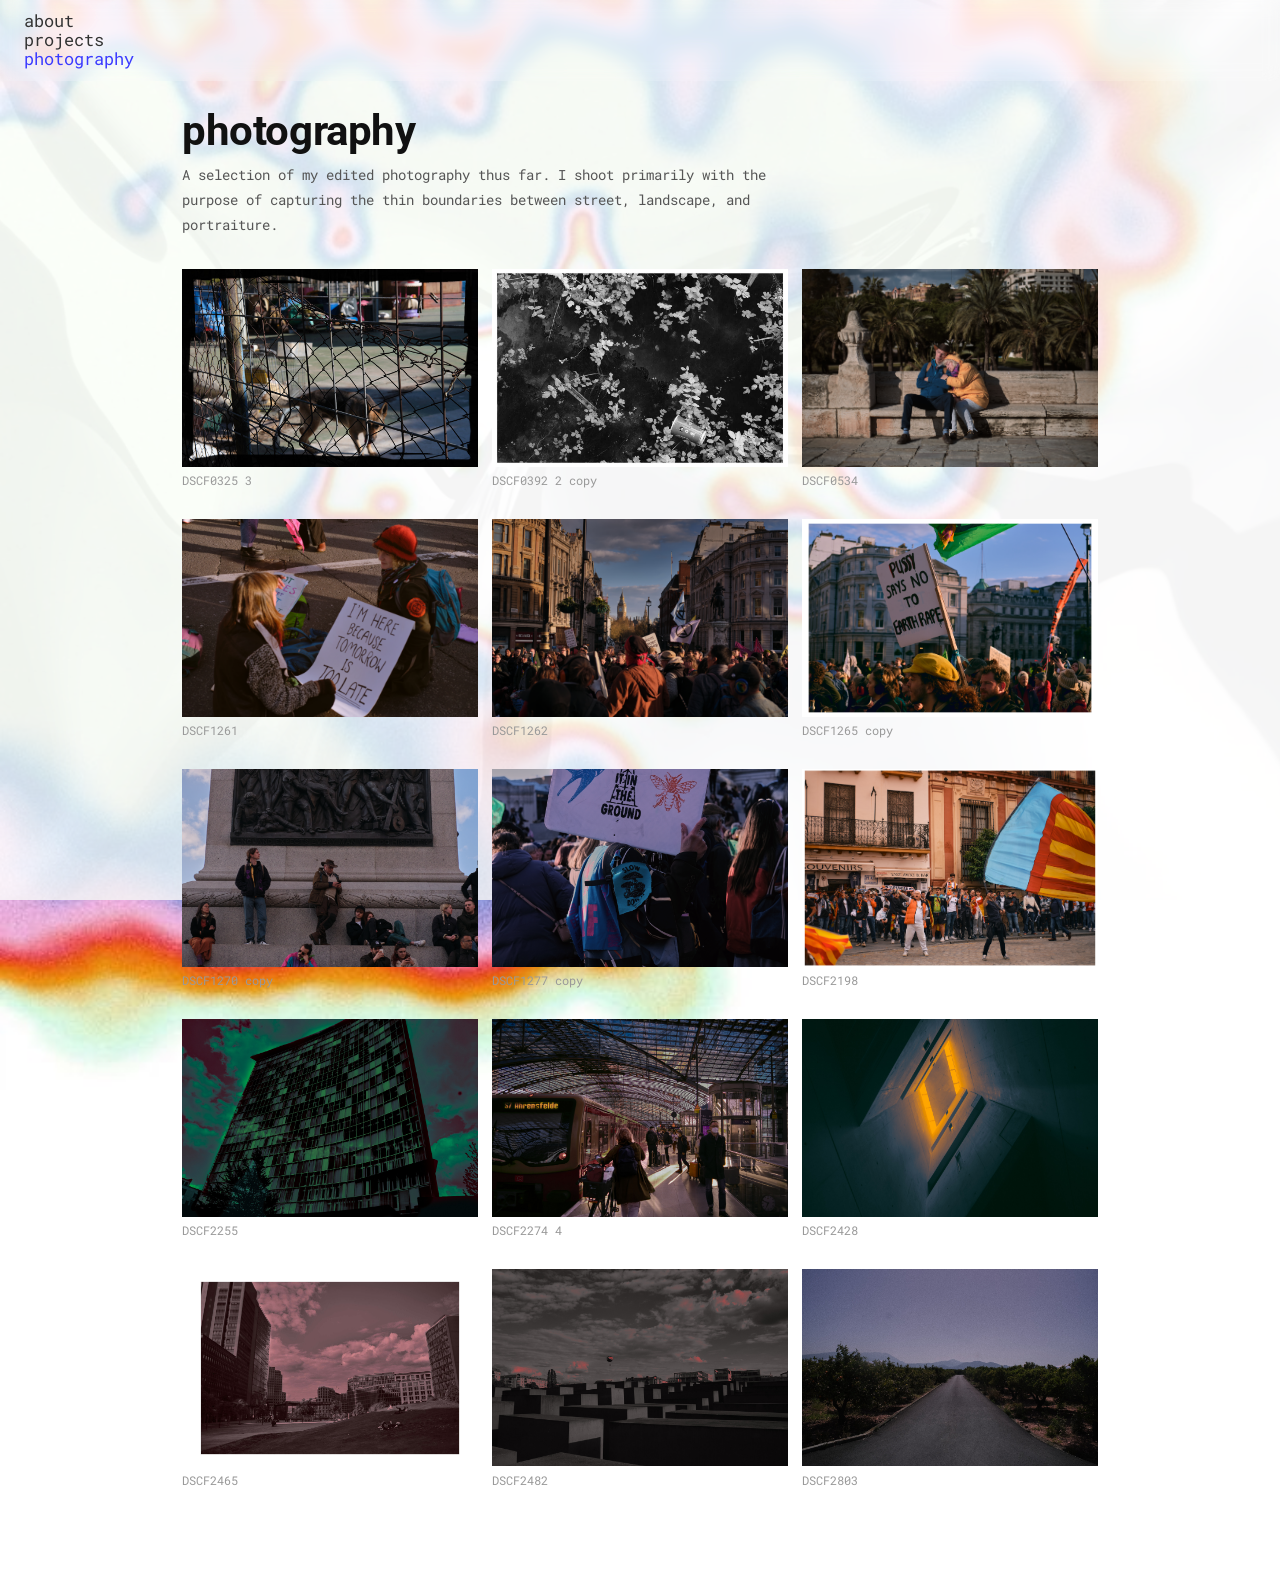
==== photography.html @ 310c0659 "Initial commit — portfolio site" ====
<!DOCTYPE html>
<html lang="en">
<head>
  <meta charset="UTF-8" />
  <meta name="viewport" content="width=device-width, initial-scale=1, shrink-to-fit=no" />
  <meta name="description" content="Your Name — photography." />
  <title>Photography — Your Name</title>

  <!-- Google Fonts: Roboto + Roboto Mono -->
  <link rel="preconnect" href="https://fonts.gstatic.com" crossorigin />
  <link href="https://fonts.googleapis.com/css2?family=Roboto:wght@300;400;500;700&family=Roboto+Mono:wght@400;600&display=swap" rel="stylesheet" />

  <!-- Bootstrap 4.6.1 -->
  <link rel="stylesheet" href="https://cdn.jsdelivr.net/npm/bootstrap@4.6.1/dist/css/bootstrap.min.css"
        integrity="sha384-zCbKRCUGaJDkqS1kPbPd7TveP5iyJE0EjAuZQTgFLD2ylzuqKfdKlfG/esnKoAd"
        crossorigin="anonymous" />

  <!-- FontAwesome 5.15.4 -->
  <link rel="stylesheet" href="https://cdnjs.cloudflare.com/ajax/libs/font-awesome/5.15.4/css/all.min.css"
        integrity="sha512-1ycn6IcaQQ40/MKBW37gZOnNJT4xEVqHUMBIFNbIbWMjnYgjNIoKe2QPYAFvJIUOl8nCWoJNGhtbdIKqO7ew=="
        crossorigin="anonymous" referrerpolicy="no-referrer" />

  <!-- Site CSS -->
  <link rel="stylesheet" href="assets/css/main.css" />
</head>
<body>

  <!-- ===================== Site Nav ===================== -->
  <nav class="site-nav" role="navigation">
    <a href="index.html">about</a>
    <a href="projects.html">projects</a>
    <a href="photography.html" class="active">photography</a>
  </nav>

  <!-- ===================== Main content ===================== -->
  <main class="page-content-wide">

    <h1 class="profile-name" style="margin-bottom:0.5rem;"><strong>photography</strong></h1>

    <p class="photo-intro">
      A selection of my edited photography thus far. I shoot primarily with the purpose of capturing 
      the thin boundaries between street, landscape, and portraiture.  
    </p>

    <div class="photo-grid">
      <div class="photo-card">
        <img src="phtography/DSCF0325%203.jpg" alt="DSCF0325 3" />
        <p class="photo-caption">DSCF0325 3</p>
      </div>
      <div class="photo-card">
        <img src="phtography/DSCF0392 2 copy 2.jpg" alt="DSCF0392 2 copy" />
        <p class="photo-caption">DSCF0392 2 copy</p>
      </div>
      <div class="photo-card">
        <img src="phtography/DSCF0534.jpg" alt="DSCF0534" />
        <p class="photo-caption">DSCF0534</p>
      </div>
      <div class="photo-card">
        <img src="phtography/DSCF1261.jpg" alt="DSCF1261" />
        <p class="photo-caption">DSCF1261</p>
      </div>
      <div class="photo-card">
        <img src="phtography/DSCF1262.jpg" alt="DSCF1262" />
        <p class="photo-caption">DSCF1262</p>
      </div>
      <div class="photo-card">
        <img src="phtography/DSCF1265%20copy.jpg" alt="DSCF1265 copy" />
        <p class="photo-caption">DSCF1265 copy</p>
      </div>
      <div class="photo-card">
        <img src="phtography/DSCF1270%20copy.jpg" alt="DSCF1270 copy" />
        <p class="photo-caption">DSCF1270 copy</p>
      </div>
      <div class="photo-card">
        <img src="phtography/DSCF1277%20copy.jpg" alt="DSCF1277 copy" />
        <p class="photo-caption">DSCF1277 copy</p>
      </div>
      <div class="photo-card">
        <img src="phtography/DSCF2198.jpg" alt="DSCF2198" />
        <p class="photo-caption">DSCF2198</p>
      </div>
      <div class="photo-card">
        <img src="phtography/DSCF2255.jpg" alt="DSCF2255" />
        <p class="photo-caption">DSCF2255</p>
      </div>
      <div class="photo-card">
        <img src="phtography/DSCF2274%204.jpg" alt="DSCF2274 4" />
        <p class="photo-caption">DSCF2274 4</p>
      </div>
      <div class="photo-card">
        <img src="phtography/DSCF2428.jpg" alt="DSCF2428" />
        <p class="photo-caption">DSCF2428</p>
      </div>
      <div class="photo-card">
        <img src="phtography/DSCF2465.jpg" alt="DSCF2465" />
        <p class="photo-caption">DSCF2465</p>
      </div>
      <div class="photo-card">
        <img src="phtography/DSCF2482.jpg" alt="DSCF2482" />
        <p class="photo-caption">DSCF2482</p>
      </div>
      <div class="photo-card">
        <img src="phtography/DSCF2803.jpg" alt="DSCF2803" />
        <p class="photo-caption">DSCF2803</p>
      </div>

    </div>

  </main>

  <!-- Bootstrap JS -->
  <script src="https://code.jquery.com/jquery-3.5.1.slim.min.js"
          integrity="sha384-DfXdz2htPH0lsSSs5nCTpuj/zy4C+OGpamoFVy38MVBnE+IbbVYUew+OrCXaRkfj"
          crossorigin="anonymous"></script>
  <script src="https://cdn.jsdelivr.net/npm/bootstrap@4.6.1/dist/js/bootstrap.bundle.min.js"
          integrity="sha384-fQybjgWLrvvRgtW6bflIXXAB1Xal084WA1ikPseaZeHvZ8+hnzCJZ6sbzh+h5bJ"
          crossorigin="anonymous"></script>

  <!-- Site JS -->
  <script src="assets/js/common.js"></script>

  <!-- Lightbox -->
  <div class="lightbox-overlay" id="lightbox">
    <img src="" alt="Full size photo" id="lightbox-img" />
  </div>
  <span class="lightbox-close" id="lightbox-close">&times;</span>

  <script>
  (function() {
    var overlay = document.getElementById('lightbox');
    var lbImg = document.getElementById('lightbox-img');
    var closeBtn = document.getElementById('lightbox-close');

    // Click any photo to open lightbox
    document.querySelectorAll('.photo-card img').forEach(function(img) {
      img.addEventListener('click', function() {
        lbImg.src = img.src;
        lbImg.alt = img.alt;
        overlay.classList.add('active');
        closeBtn.classList.add('active');
      });
    });

    // Close on overlay click
    overlay.addEventListener('click', function() {
      overlay.classList.remove('active');
      closeBtn.classList.remove('active');
    });

    // Close on X click
    closeBtn.addEventListener('click', function() {
      overlay.classList.remove('active');
      closeBtn.classList.remove('active');
    });

    // Close on Escape key
    document.addEventListener('keydown', function(e) {
      if (e.key === 'Escape') {
        overlay.classList.remove('active');
        closeBtn.classList.remove('active');
      }
    });
  })();
  </script>
</body>
</html>
---- assets/css/main.css ----
/* =========================================================
   main.css — Portfolio site styles
   Aesthetic: monospace body, minimal whitespace, Tyler Farghly style
   ========================================================= */

/* ---------- Reset / Base ---------- */
*, *::before, *::after {
  box-sizing: border-box;
  margin: 0;
  padding: 0;
}

html {
  scroll-behavior: smooth;
}

body {
  font-family: 'Roboto Mono', 'Courier New', monospace;
  font-size: 15px;
  font-weight: 400;
  line-height: 1.75;
  color: #111;
  background-color: #fff;
  padding-top: 52px;

  /* ── Background image ── */
  background-image: url('../../images/backround_portfolio.png');
  background-size: cover;
  background-position: center center;
  background-repeat: no-repeat;
  background-attachment: fixed;
  min-height: 100vh;
}

/* Semi-transparent overlay so text stays readable over the background */
body::before {
  content: '';
  position: fixed;
  inset: 0;
  background: rgba(255, 255, 255, 0.85);
  z-index: 0;
  pointer-events: none;
}

/* Faint overlay of background 2 */
body::after {
  content: '';
  position: fixed;
  inset: 0;
  background-image: url('../../images/backround2.svg');
  background-size: cover;
  background-position: center center;
  background-repeat: no-repeat;
  opacity: 0.04;
  z-index: 0;
  pointer-events: none;
}

/* Ensure all direct children sit above the overlays */
body > * {
  position: relative;
  z-index: 1;
}

a {
  color: #3a3aff;
  text-decoration: none;
}

a:hover {
  text-decoration: underline;
}

/* ---------- Navbar ---------- */
.site-nav {
  position: fixed;
  top: 0;
  left: 0;
  right: 0;
  z-index: 1030;
  display: flex;
  flex-direction: column;
  align-items: flex-start;
  justify-content: flex-start;
  gap: 0.15rem;
  padding: 0.8rem 1.5rem;
  background: rgba(255, 255, 255, 0.15);
  backdrop-filter: blur(8px) saturate(1.2);
  -webkit-backdrop-filter: blur(8px) saturate(1.2);
  border-bottom: none;
  width: auto;
  border-radius: 0 0 0.5rem 0;
}

.site-nav a {
  font-family: 'Roboto Mono', monospace;
  font-size: 1.05rem;
  font-weight: 400;
  color: #333;
  text-decoration: none;
  line-height: 1;
}

.site-nav a:hover {
  color: #3a3aff;
  text-decoration: none;
}

.site-nav a.active {
  color: #3a3aff;
}

/* ---------- Page wrapper ---------- */
.page-content {
  max-width: 1060px;
  margin: 0 auto;
  padding: 3.5rem 2rem 5rem;
}

/* ---------- Profile block ---------- */
.profile-header {
  display: flex;
  flex-direction: row;
  align-items: flex-start;
  gap: 2.5rem;
  margin-bottom: 2.5rem;
}

.profile-photo-wrapper {
  flex: 0 0 50%;
}

.profile-text {
  flex: 1;
  min-width: 0;
}





.profile-photo-img {
  width: 100%;
  height: auto;
  display: block;
}

/* Placeholder shown when no real photo is present */
.profile-photo-placeholder {
  width: 270px;
  height: 330px;
  background-color: #e0e0e0;
  display: flex;
  align-items: center;
  justify-content: center;
  color: #aaa;
  font-size: 0.75rem;
  letter-spacing: 0.06em;
  text-transform: uppercase;
}

/* ---------- Name & tagline ---------- */
.profile-name-block {
  display: inline-flex;
  flex-direction: column;
  align-items: flex-start;
}

.profile-name-img {
  height: 2.4rem;
  width: auto;
  display: block;
}

.profile-name {
  font-family: 'Roboto', 'Helvetica Neue', sans-serif;
  font-size: 2.6rem;
  font-weight: 300;
  letter-spacing: -0.01em;
  line-height: 1.1;
  margin-bottom: 0.4rem;
  color: #111;
}

.profile-name strong {
  font-weight: 700;
  letter-spacing: -0.01em;
}

.profile-tagline {
  font-family: 'Roboto Mono', monospace;
  font-size: 0.9rem;
  color: #111;
  margin-bottom: 1.6rem;
  letter-spacing: 0.18em;
  word-spacing: 0.3em;
}

.profile-bio p {
  font-size: 0.88rem;
  color: #111;
  max-width: 100%;
  line-height: 1.7;
  margin-bottom: 0.9rem;
}

/* ---------- Social links (bottom of page) ---------- */
.social-links {
  margin-top: 3rem;
  display: flex;
  flex-wrap: wrap;
  justify-content: center;
  gap: 0.5rem 1.8rem;
}

.social-links a {
  font-family: 'Roboto Mono', monospace;
  font-size: 0.88rem;
  color: #3a3aff;
}

.social-links a:hover {
  text-decoration: underline;
}

/* ---------- Section headings ---------- */
h2.section-heading {
  font-family: 'Roboto Mono', monospace;
  font-size: 0.95rem;
  font-weight: 700;
  color: #111;
  letter-spacing: 0.01em;
  margin: 2.8rem 0 1rem;
  border: none;
  text-transform: none;
  padding: 0;
}

/* ---------- Recent table ---------- */
.recent-table {
  width: 100%;
  border-collapse: collapse;
  font-size: 0.86rem;
}

.recent-table tr {
  vertical-align: top;
}

.recent-table td {
  padding: 0.35rem 0;
  color: #111;
  border: none;
}

.recent-table td:first-child {
  white-space: nowrap;
  font-weight: 600;
  width: 7.5rem;
  padding-right: 1rem;
  color: #111;
}

.recent-table td.highlight {
  font-weight: 500;
}

/* ---------- Publication list ---------- */
.pub-list {
  list-style: none;
  padding: 0;
  margin: 0;
}

.pub-item {
  padding: 0.9rem 0;
  border-bottom: 1px solid #f0f0f0;
}

.pub-item:last-child {
  border-bottom: none;
}

.pub-title {
  font-size: 0.9rem;
  font-weight: 600;
  color: #111;
  margin-bottom: 0.2rem;
  line-height: 1.45;
}

.pub-authors {
  font-size: 0.84rem;
  color: #555;
  margin-bottom: 0.15rem;
}

.pub-authors .author-self {
  font-weight: 700;
  color: #111;
}

.pub-venue {
  font-size: 0.82rem;
  color: #777;
  font-style: italic;
  margin-bottom: 0.4rem;
}

.pub-links {
  display: flex;
  flex-wrap: wrap;
  gap: 0.25rem 0.5rem;
  font-size: 0.8rem;
  margin-bottom: 0.35rem;
  align-items: center;
}

.pub-links a {
  color: #3a3aff;
}

.pub-links a:hover {
  text-decoration: underline;
}

.btn-abstract {
  font-family: 'Roboto Mono', monospace;
  font-size: 0.78rem;
  color: #555;
  background: none;
  border: 1px solid #ccc;
  padding: 0.05rem 0.45rem;
  cursor: pointer;
  line-height: 1.6;
  transition: border-color 0.15s, color 0.15s;
}

.btn-abstract:hover {
  border-color: #3a3aff;
  color: #3a3aff;
}

.abstract-text {
  font-size: 0.84rem;
  color: #555;
  line-height: 1.65;
  margin-top: 0.55rem;
  padding-left: 0.8rem;
  border-left: 2px solid #ddd;
  display: none;
}

.abstract-text.open {
  display: block;
}

/* ---------- See all link ---------- */
.see-all-link {
  font-size: 0.85rem;
  margin-top: 0.8rem;
  display: block;
}

/* ---------- Projects page ---------- */
.projects-intro {
  font-size: 0.9rem;
  color: #555;
  margin-bottom: 2rem;
  max-width: 600px;
  line-height: 1.75;
}

/* ---------- Photography page ---------- */
.page-content-wide {
  max-width: 980px;
  margin: 0 auto;
  padding: 3.5rem 2rem 5rem;
}

.photo-intro {
  font-size: 0.9rem;
  color: #555;
  margin-bottom: 2rem;
  max-width: 600px;
  line-height: 1.75;
}

.photo-category-heading {
  font-family: 'Roboto Mono', monospace;
  font-size: 0.88rem;
  font-weight: 700;
  color: #111;
  letter-spacing: 0.04em;
  margin: 2.4rem 0 1rem;
  text-transform: lowercase;
}

/* 3-column grid */
.photo-grid {
  display: grid;
  grid-template-columns: repeat(3, 1fr);
  gap: 14px;
}

.photo-card {
  display: flex;
  flex-direction: column;
}

/* Placeholder for empty slots */
.photo-placeholder {
  background-color: #e4e4e4;
  width: 100%;
  aspect-ratio: 3 / 2;
  display: flex;
  align-items: center;
  justify-content: center;
  color: #bbb;
  font-size: 0.72rem;
  letter-spacing: 0.05em;
  text-transform: uppercase;
  cursor: default;
  transition: background-color 0.15s;
  overflow: hidden;
}

/* Actual image inside a card */
.photo-card img {
  width: 100%;
  height: auto;
  display: block;
  aspect-ratio: 3 / 2;
  object-fit: cover;
  cursor: pointer;
  transition: opacity 0.15s;
}

.photo-card img:hover {
  opacity: 0.85;
}

/* Lightbox overlay */
.lightbox-overlay {
  display: none;
  position: fixed;
  inset: 0;
  z-index: 9999;
  background: rgba(0, 0, 0, 0.85);
  justify-content: center;
  align-items: center;
  cursor: zoom-out;
  padding: 2rem;
}

.lightbox-overlay.active {
  display: flex;
}

.lightbox-overlay img {
  max-width: 90vw;
  max-height: 90vh;
  object-fit: contain;
  box-shadow: 0 4px 40px rgba(0, 0, 0, 0.5);
}

.lightbox-close {
  position: fixed;
  top: 1.2rem;
  right: 1.5rem;
  font-size: 2rem;
  color: #fff;
  cursor: pointer;
  z-index: 10000;
  font-family: 'Roboto Mono', monospace;
  line-height: 1;
  display: none;
}

.lightbox-overlay.active ~ .lightbox-close,
.lightbox-close.active {
  display: block;
}

.photo-caption {
  font-size: 0.76rem;
  color: #999;
  margin-top: 0.35rem;
  line-height: 1.4;
}

/* Shade variants for placeholder visual variety */
.shade-1 { background-color: #dcdcdc; }
.shade-2 { background-color: #d4d4d4; }
.shade-3 { background-color: #e0e0e0; }
.shade-4 { background-color: #d8d8d8; }
.shade-5 { background-color: #e6e6e6; }
.shade-6 { background-color: #cfcfcf; }

/* ---------- Footer ---------- */
.site-footer {
  margin-top: 5rem;
  padding: 1.2rem 0;
  text-align: center;
  font-size: 0.76rem;
  color: #ccc;
  font-family: 'Roboto Mono', monospace;
}

/* ---------- Responsive ---------- */
@media (max-width: 768px) {
  body {
    padding-top: 48px;
    background-attachment: scroll;
    background-size: cover;
  }

  .navbar {
    padding: 0.8rem 1rem;
  }

  .page-content,
  .page-content-wide { padding: 2.5rem 1.2rem 4rem; }

  .profile-header {
    flex-direction: column;
  }

  .profile-photo-wrapper {
    margin: 0 0 1.5rem 0;
  }

  .profile-photo-img,
  .profile-photo-placeholder { width: 100%; height: auto; }

  .profile-name-block {
  display: inline-flex;
  flex-direction: column;
  align-items: flex-start;
}

.profile-name-img {
  height: 2.4rem;
  width: auto;
  display: block;
}

.profile-name { font-size: 2rem; }

  .photo-grid { grid-template-columns: repeat(2, 1fr); gap: 10px; }
}

@media (max-width: 480px) {
  .profile-name-block {
  display: inline-flex;
  flex-direction: column;
  align-items: flex-start;
}

.profile-name-img {
  height: 2.4rem;
  width: auto;
  display: block;
}

.profile-name { font-size: 1.7rem; }
  .photo-grid { grid-template-columns: 1fr; }

  body {
    background-attachment: scroll;
    background-size: cover;
    background-position: center top;
  }
}
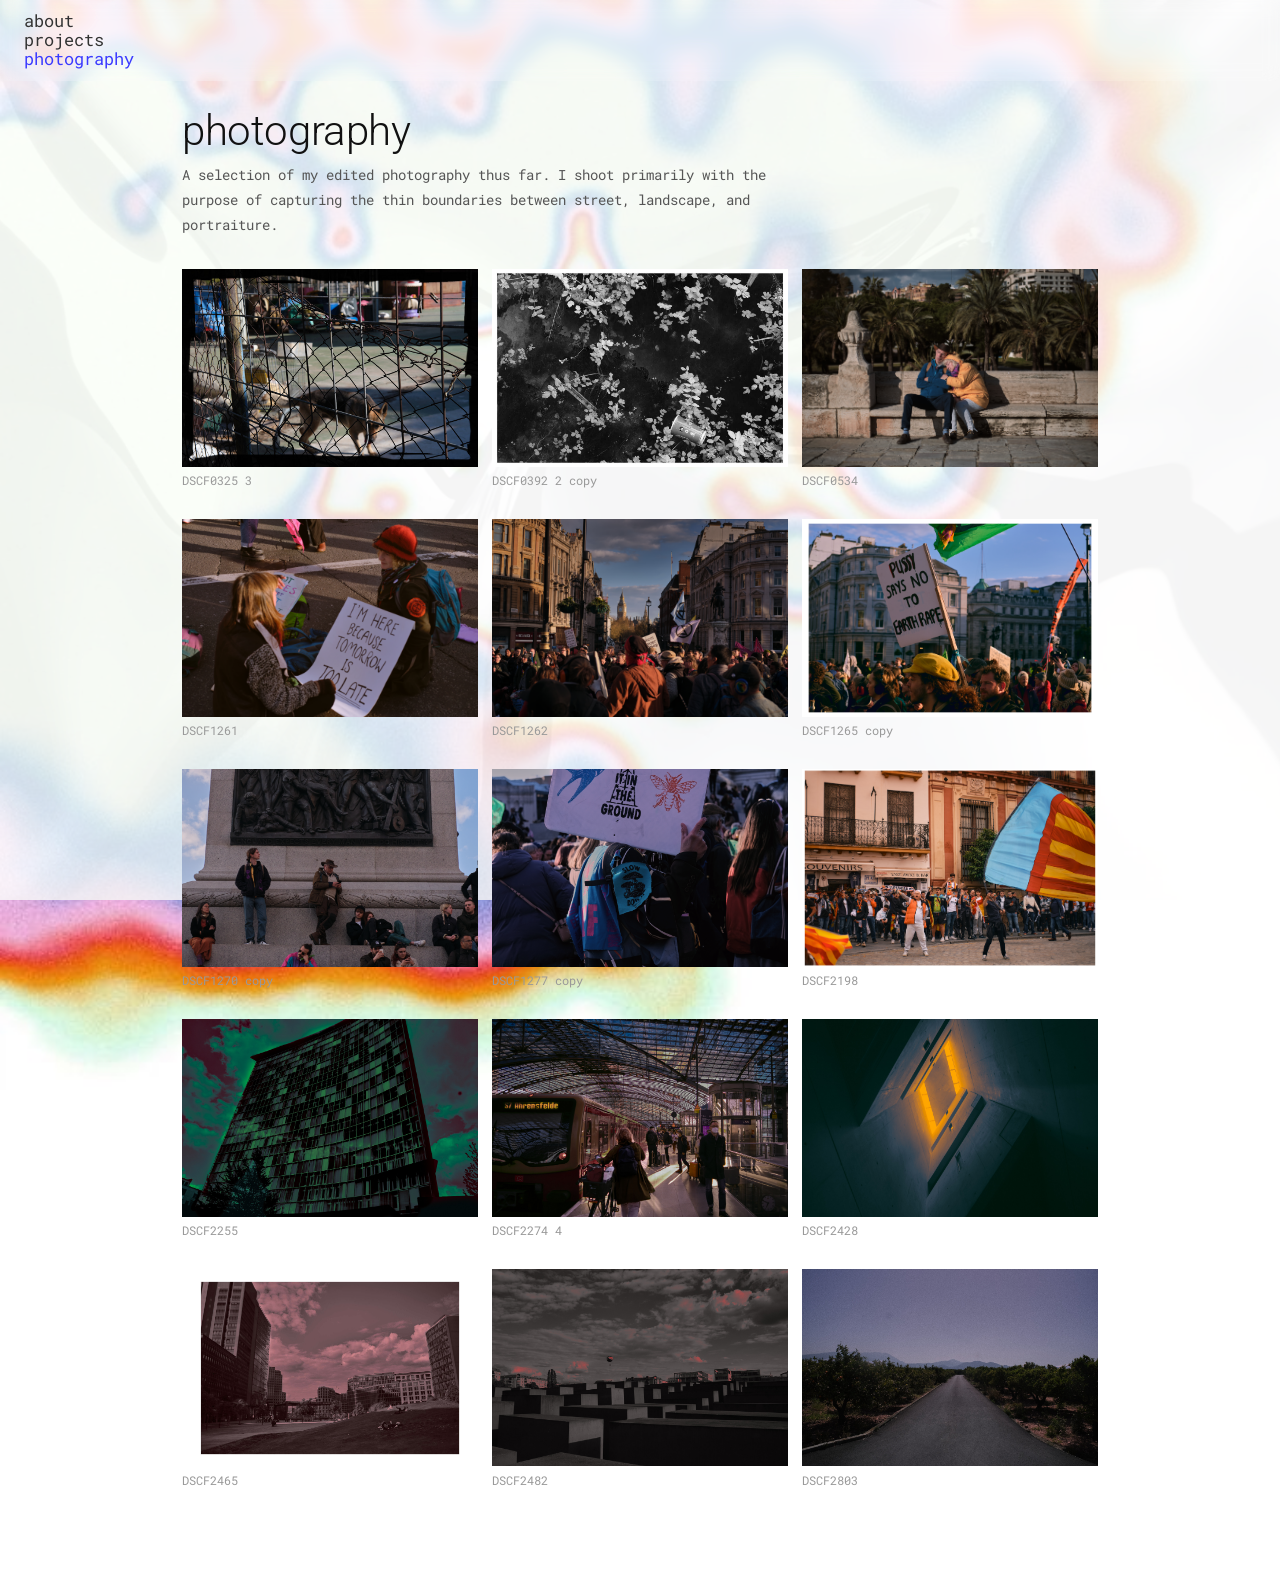
==== commit fe9782a9: "Update projects page" ====
--- a/photography.html
+++ b/photography.html
@@ -35,7 +35,7 @@
   <!-- ===================== Main content ===================== -->
   <main class="page-content-wide">
 
-    <h1 class="profile-name" style="margin-bottom:0.5rem;"><strong>photography</strong></h1>
+    <h1 class="profile-name" style="margin-bottom:0.5rem;">photography</h1>
 
     <p class="photo-intro">
       A selection of my edited photography thus far. I shoot primarily with the purpose of capturing 
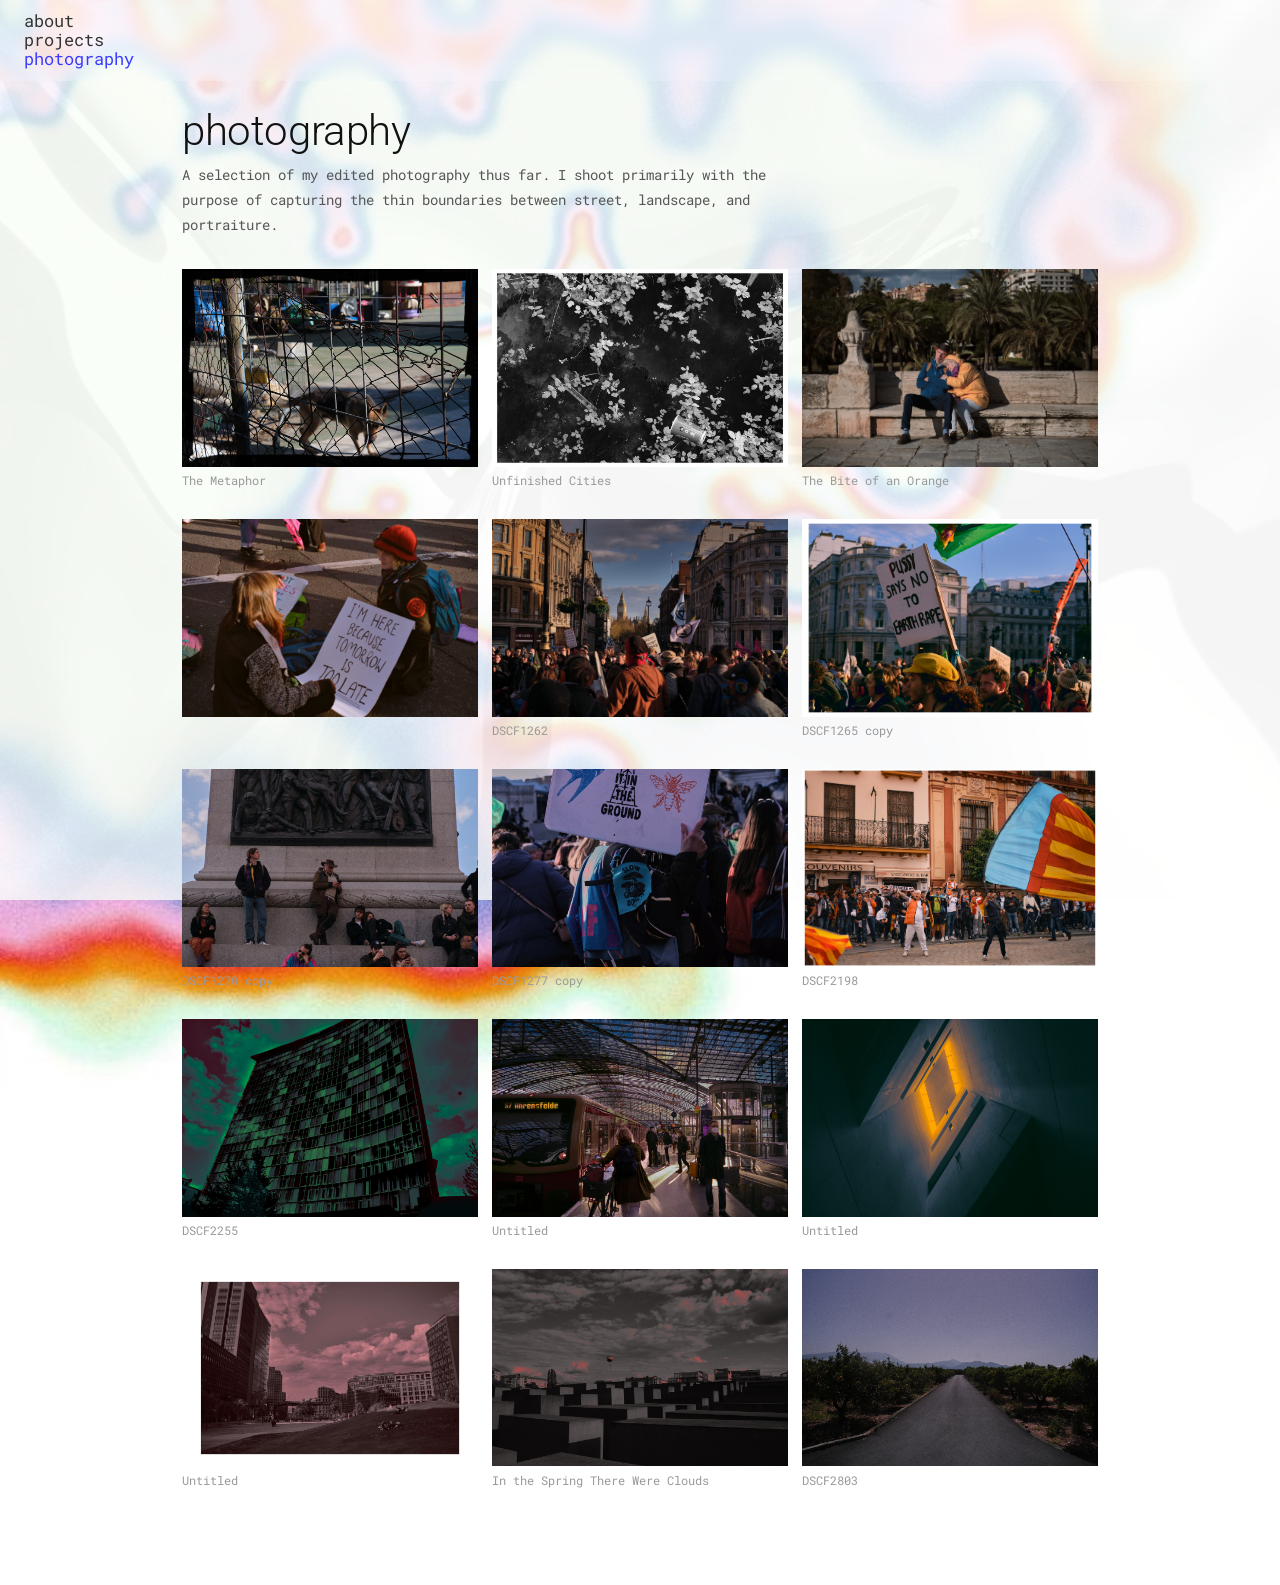
==== commit 97aa7fac: "Update project links and add new entry" ====
--- a/photography.html
+++ b/photography.html
@@ -44,63 +44,63 @@
 
     <div class="photo-grid">
       <div class="photo-card">
-        <img src="phtography/DSCF0325%203.jpg" alt="DSCF0325 3" />
-        <p class="photo-caption">DSCF0325 3</p>
+        <img src="photography/DSCF0325%203.jpg" alt="DSCF0325 3" />
+        <p class="photo-caption">The Metaphor</p>
       </div>
       <div class="photo-card">
-        <img src="phtography/DSCF0392 2 copy 2.jpg" alt="DSCF0392 2 copy" />
-        <p class="photo-caption">DSCF0392 2 copy</p>
+        <img src="photography/DSCF0392 2 copy 2.jpg" alt="DSCF0392 2 copy" />
+        <p class="photo-caption">Unfinished Cities</p>
       </div>
       <div class="photo-card">
-        <img src="phtography/DSCF0534.jpg" alt="DSCF0534" />
-        <p class="photo-caption">DSCF0534</p>
+        <img src="photography/DSCF0534.jpg" alt="DSCF0534" />
+        <p class="photo-caption">The Bite of an Orange</p>
       </div>
       <div class="photo-card">
-        <img src="phtography/DSCF1261.jpg" alt="DSCF1261" />
-        <p class="photo-caption">DSCF1261</p>
+        <img src="photography/DSCF1261.jpg" alt="DSCF1261" />
+        <p class="photo-caption"></p>
       </div>
       <div class="photo-card">
-        <img src="phtography/DSCF1262.jpg" alt="DSCF1262" />
+        <img src="photography/DSCF1262.jpg" alt="DSCF1262" />
         <p class="photo-caption">DSCF1262</p>
       </div>
       <div class="photo-card">
-        <img src="phtography/DSCF1265%20copy.jpg" alt="DSCF1265 copy" />
+        <img src="photography/DSCF1265%20copy.jpg" alt="DSCF1265 copy" />
         <p class="photo-caption">DSCF1265 copy</p>
       </div>
       <div class="photo-card">
-        <img src="phtography/DSCF1270%20copy.jpg" alt="DSCF1270 copy" />
+        <img src="photography/DSCF1270%20copy.jpg" alt="DSCF1270 copy" />
         <p class="photo-caption">DSCF1270 copy</p>
       </div>
       <div class="photo-card">
-        <img src="phtography/DSCF1277%20copy.jpg" alt="DSCF1277 copy" />
+        <img src="photography/DSCF1277%20copy.jpg" alt="DSCF1277 copy" />
         <p class="photo-caption">DSCF1277 copy</p>
       </div>
       <div class="photo-card">
-        <img src="phtography/DSCF2198.jpg" alt="DSCF2198" />
+        <img src="photography/DSCF2198.jpg" alt="DSCF2198" />
         <p class="photo-caption">DSCF2198</p>
       </div>
       <div class="photo-card">
-        <img src="phtography/DSCF2255.jpg" alt="DSCF2255" />
+        <img src="photography/DSCF2255.jpg" alt="DSCF2255" />
         <p class="photo-caption">DSCF2255</p>
       </div>
       <div class="photo-card">
-        <img src="phtography/DSCF2274%204.jpg" alt="DSCF2274 4" />
-        <p class="photo-caption">DSCF2274 4</p>
+        <img src="photography/DSCF2274%204.jpg" alt="DSCF2274 4" />
+        <p class="photo-caption">Untitled</p>
       </div>
       <div class="photo-card">
-        <img src="phtography/DSCF2428.jpg" alt="DSCF2428" />
-        <p class="photo-caption">DSCF2428</p>
+        <img src="photography/DSCF2428.jpg" alt="DSCF2428" />
+        <p class="photo-caption">Untitled</p>
       </div>
       <div class="photo-card">
-        <img src="phtography/DSCF2465.jpg" alt="DSCF2465" />
-        <p class="photo-caption">DSCF2465</p>
+        <img src="photography/DSCF2465.jpg" alt="DSCF2465" />
+        <p class="photo-caption">Untitled</p>
       </div>
       <div class="photo-card">
-        <img src="phtography/DSCF2482.jpg" alt="DSCF2482" />
-        <p class="photo-caption">DSCF2482</p>
+        <img src="photography/DSCF2482.jpg" alt="DSCF2482" />
+        <p class="photo-caption">In the Spring There Were Clouds</p>
       </div>
       <div class="photo-card">
-        <img src="phtography/DSCF2803.jpg" alt="DSCF2803" />
+        <img src="photography/DSCF2803.jpg" alt="DSCF2803" />
         <p class="photo-caption">DSCF2803</p>
       </div>
 
--- a/assets/css/main.css
+++ b/assets/css/main.css
@@ -266,10 +266,31 @@
 }
 
 /* ---------- Publication list ---------- */
-.pub-list {
-  list-style: none;
-  padding: 0;
+.pub-list,
+.writing-list {
+  list-style-type: none !important;
+  list-style: none !important;
+  padding-left: 1.8rem;
   margin: 0;
+}
+
+.pub-list li,
+.writing-list li {
+  list-style-type: none !important;
+  list-style: none !important;
+}
+
+.pub-item::before {
+  content: '\25C6';
+  font-size: 0.55em;
+  color: #111;
+  position: absolute;
+  left: -1.4rem;
+  top: 1.1rem;
+}
+
+.pub-item {
+  position: relative;
 }
 
 .pub-item {
